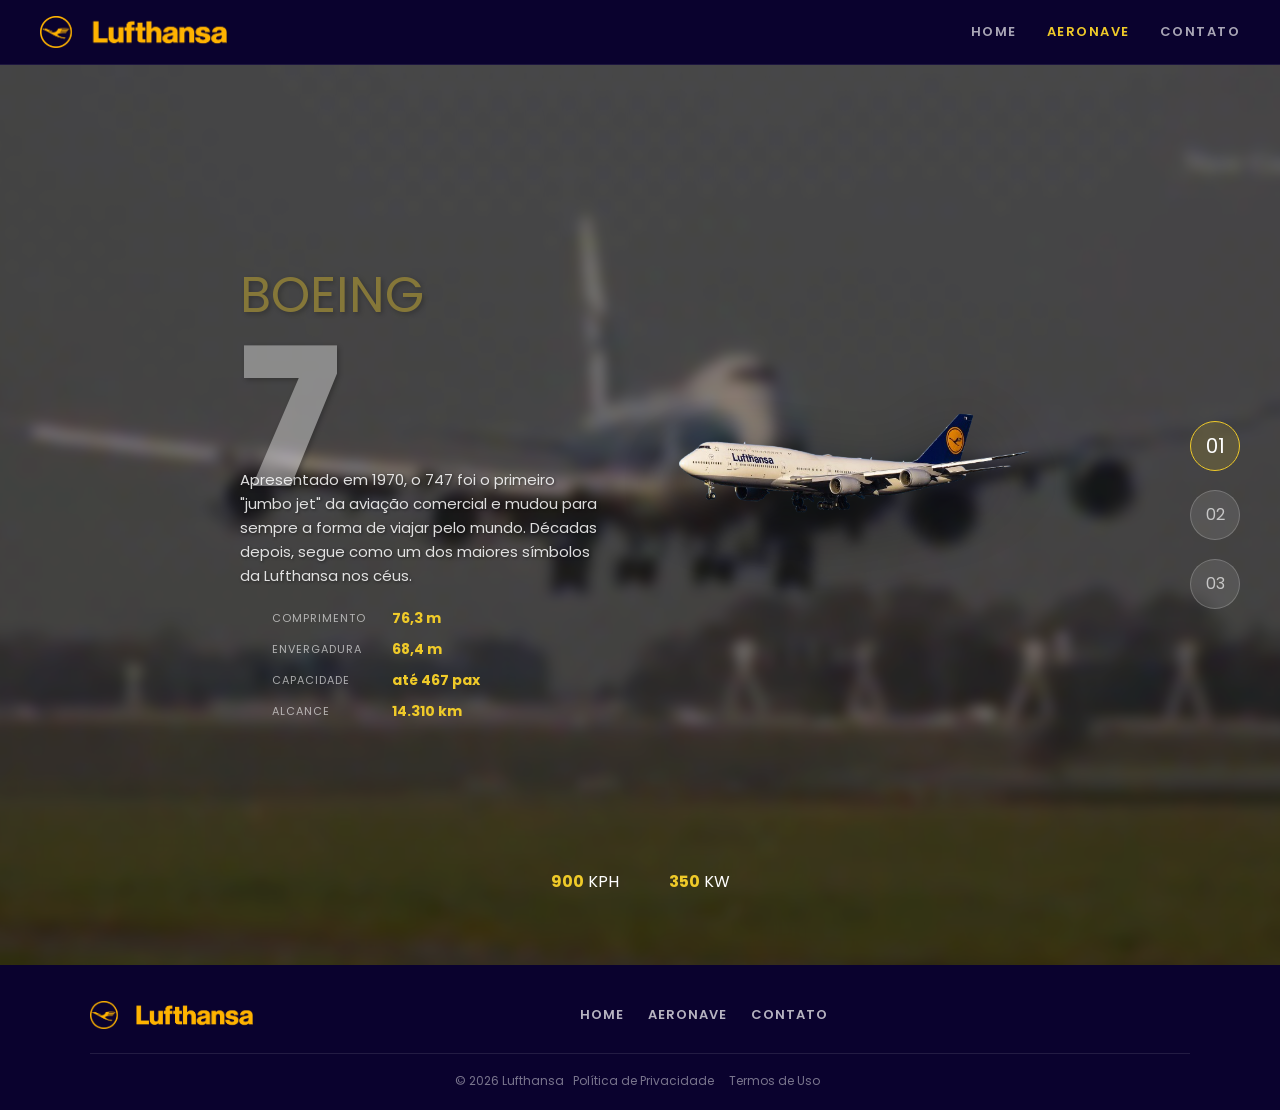
==== pages/landing.html @ 5c4baa6f "trabalhocontador first commit for githubpages" ====
<!DOCTYPE html>
<html lang="pt-BR">

<head>
  <meta charset="utf-8" />
  <title>Lançamento Lufthansa</title>
  <meta name="viewport" content="width=device-width, initial-scale=1, minimum-scale=1, maximum-scale=1" />
  <link rel="stylesheet" href="https://cdnjs.cloudflare.com/ajax/libs/font-awesome/6.4.2/css/all.min.css"
    integrity="sha512-z3gLpd7yknf1YoNbCzqRKc4qyor8gaKU1qmn+CShxbuBusANI9QpRohGBreCFkKxLhei6S9CQXFEbbKuqLg0DA=="
    crossorigin="anonymous" referrerpolicy="no-referrer" />
  <link rel="stylesheet" href="https://cdn.jsdelivr.net/npm/swiper@10/swiper-bundle.min.css" />
  <link rel="stylesheet" href="https://cdn.jsdelivr.net/npm/bootstrap@5.3.3/dist/css/bootstrap.min.css" />
  <link rel="stylesheet" href="../assets/css/style.css" />

</head>

<body>

  <header class="site-header">
    <a href="../index.html" class="site-header-logo">
      <img src="../assets/img/logo.png" alt="Lufthansa" />
    </a>

    <nav class="site-header-nav">
      <a href="../index.html">Home</a>
      <a href="landing.html" class="active">Aeronave</a>
      <a href="contato.html">Contato</a>
    </nav>
  </header>

  <main class="landing">

    <div class="swiper">
      <div class="swiper-wrapper">
        <div class="swiper-slide first">
          <div class="yellow"></div>
          <div class="black"></div>
          <div class="content boeing-layout">
            <div class="boeing-copy">
              <div class="title">
                <div class="small">BOEING</div>
                <div class="big">
                  <span>7</span><span>4</span><span>7</span>
                </div>
              </div>
              <div class="aircraft-info">
                <p class="aircraft-history">
                  Apresentado em 1970, o 747 foi o primeiro "jumbo jet" da aviação comercial e mudou para sempre a forma
                  de viajar pelo mundo. Décadas depois, segue como um dos maiores símbolos da Lufthansa nos céus.
                </p>
                <ul class="tech-sheet">
                  <li><span>Comprimento</span><b>76,3 m</b></li>
                  <li><span>Envergadura</span><b>68,4 m</b></li>
                  <li><span>Capacidade</span><b>até 467 pax</b></li>
                  <li><span>Alcance</span><b>14.310 km</b></li>
                </ul>
              </div>
            </div>
            <div class="image">
              <img src="../assets/img/boeing.png" alt="Boeing 747 da Lufthansa" />
            </div>
            <div class="specs">
              <span><b>900</b> KPH</span>
              <span><b>350</b> KW</span>
            
            </div>
          </div>
        </div>
        <div class="swiper-slide">
          <div class="red"></div>
          <div class="black"></div>
          <div class="content comfort-layout">
            <div class="comfort-copy">
              <div class="title">
                <div class="small">Lançamento ao vivo</div>
                <div class="comfort-heading">Do novo 747</div>
              </div>
              <p class="comfort-intro">
                Quatro cabines repensadas para a nova era da Lufthansa, com mais espaço, mais tecnologia e o mesmo
                padrão de serviço que atravessa décadas.
              </p>
              <ul class="comfort-list">
                <li>

                  <div><b>Horário</b><span>09/10/2026, 12h00</span></div>
                </li>
                <li>

                  <div><b>Endereço do evento</b><span>Venloer Straße 151–153, 50672 Köln (Colônia), Alemanha.</span>
                  </div>
                </li>
                <li>

                  <div>
                    <b>Convidados Confirmados</b>
                    <br>
                    <b>CEO</b>
                    <span> Carsten Spohr</span>
                    <br>
                    <b>Influenciadores</b>
                    <span>Lucas Almeida</span>
                    <span>Mariana Oliveira</span>
                    <span>Gabriel Santos</span>
                    <span>Rafael Martins</span>
                    <span>Beatriz Costa</span>
                    <span>Felipe Rodrigues</span>
                    <span>Camila Ferreira</span>
                  </div>

                </li>
                <li>

              </ul>
            </div>

          </div>
        </div>
        <div class="swiper-slide">
          <div class="blue"></div>
          <div class="black"></div>
          <div class="content destinos-layout">
            <div class="title">
              <div class="small">Acompanhe as fotos</div>
              <div class="destinos-heading">Galeria de Imagens</div>
            </div>
            <p class="destinos-intro">
              A partir de outubro, o novo Boeing 747 amplia a malha internacional da Lufthansa saindo de São
              Paulo/Guarulhos.
            </p>
            <div id="galeriaCarousel" class="carousel slide destinos-bs-carousel" data-bs-ride="carousel"
              data-bs-interval="4000">
              <div class="carousel-indicators">
                <button type="button" data-bs-target="#galeriaCarousel" data-bs-slide-to="0" class="active"
                  aria-current="true" aria-label="Imagem 1"></button>
                <button type="button" data-bs-target="#galeriaCarousel" data-bs-slide-to="1"
                  aria-label="Imagem 2"></button>
                <button type="button" data-bs-target="#galeriaCarousel" data-bs-slide-to="2"
                  aria-label="Imagem 3"></button>
              </div>

              <div class="carousel-inner">
                <div class="carousel-item active">
                  <img src="../assets/img/img.jpg" class="d-block w-100" alt="Interior da Sala São Paulo durante um concerto">
                </div>
                <div class="carousel-item">
                  <img src="../assets/img/img2.jpg" class="d-block w-100" alt="Plateia da Sala São Paulo">
                </div>
                <div class="carousel-item">
                  <img src="../assets/img/bg1.jpg" class="d-block w-100" alt="Orquestra em apresentação na Sala São Paulo">
                </div>
              </div>

              <button class="carousel-control-prev" type="button" data-bs-target="#galeriaCarousel"
                data-bs-slide="prev">
                <span class="carousel-control-prev-icon" aria-hidden="true"></span>
                <span class="visually-hidden">Anterior</span>
              </button>
              <button class="carousel-control-next" type="button" data-bs-target="#galeriaCarousel"
                data-bs-slide="next">
                <span class="carousel-control-next-icon" aria-hidden="true"></span>
                <span class="visually-hidden">Próxima</span>
              </button>
            </div>


          </div>
        </div>
      </div>
    </div>
    <div class="swiper-pagination"></div>
    </div>
  </main>
  <footer class="site-footer">
    <div class="site-footer-inner">

      <a href="../index.html" class="site-footer-brand">
        <img src="../assets/img/logo.png" alt="Lufthansa" />
      </a>

      <nav class="site-footer-nav">
        <a href="../index.html">Home</a>
        <a href="landing.html">Aeronave</a>
        <a href="contato.html">Contato</a>
      </nav>

      <div class="site-footer-social">

        <a href="https://www.instagram.com/lufthansa/" target="_blank" rel="noopener noreferrer" aria-label="Instagram">
          <i class="bi bi-instagram"></i>
        </a>

        <a href="https://x.com/lufthansanews" target="_blank" rel="noopener noreferrer" aria-label="Twitter">
          <i class="bi bi-twitter-x"></i>
        </a>


        <a href="https://www.linkedin.com/company/lufthansa/" target="_blank" rel="noopener noreferrer"
          aria-label="LinkedIn">
          <i class="bi bi-linkedin"></i>
        </a>

      </div>
    </div>

    <div class="site-footer-bottom">
      © 2026 Lufthansa
      <a href="#">Política de Privacidade</a>
      <a href="#">Termos de Uso</a>
    </div>
  </footer>





  <script src="https://cdn.jsdelivr.net/npm/swiper@10/swiper-bundle.min.js"></script>
  <script src="https://cdn.jsdelivr.net/npm/bootstrap@5.3.3/dist/js/bootstrap.bundle.min.js"></script>
  <script src="https://cdnjs.cloudflare.com/ajax/libs/gsap/3.12.5/gsap.min.js"></script>
  <script src="../assets/js/script-landing.js"></script>
  <script src="../assets/js/script-destinos.js"></script>
</body>

</html>
---- assets/css/style.css ----
@import url('https://fonts.googleapis.com/css2?family=Kaushan+Script&family=Poppins:wght@400;500;600;700;800;900&display=swap');

:root {
  --deep: #14046d;
  --deep-2: #0a022e;
  --cyan: #00d2fa;
  --gold: #efca29;
  --ink: #020202;
  --paper: #ffffff;
  --mist: #f4f4f7;
}

* {
  margin: 0;
  padding: 0;
  box-sizing: border-box;
  border-color:#fff

}

html {
  scroll-behavior: smooth;
}

body {
  min-height: 100vh;
  width: 100vw;
  font-family: "Poppins", sans-serif;
  background: var(--paper);
  color: var(--deep-2);
}

a {
  text-decoration: none;
  color: inherit;
}

button {
  font-family: inherit;
}

/*  shared chrome (logo / social rail / menu) */


.logo {
  position: absolute;
  top: 30px;
  left: 50%;
  transform: translateX(-50%);
  z-index: 10;
  max-width: 180px;
  height: auto;
  object-fit: contain;
  display: block;
}



@media (max-width: 640px) {
  .logo {
    top: 20px;
    max-width: 140px;
  }
}

.social {
  position: absolute;
  bottom: 20px;
  left: 40px;
  z-index: 10;
  font-size: 20px;
  color: #fff;
  text-shadow: 1px 1px 2px rgba(0, 0, 0, 0.2);
  display: flex;
  flex-direction: column;
  justify-content: center;
  align-items: center;
  gap: 15px;
}

.social .bar {
  width: 1px;
  height: 220px;
  background: #fff;
  margin-bottom: 30px;
}

.social a {
  color: #fff;
  transform: rotate(-90deg);
  transition: opacity 0.2s ease;
}

.social a:hover {
  opacity: 0.6;
}

.menu {
  position: absolute;
  top: 20px;
  right: 40px;
  z-index: 10;
  font-size: 18px;
  color: var(--deep-2);
  height: 40px;
  width: 40px;
  display: grid;
  place-content: center;
  border-radius: 50%;
  border: 1px solid var(--deep-2);
  cursor: pointer;
  background: none;
}



.page-nav {
  position: absolute;
  top: 20px;
  right: 40px;
  z-index: 20;
  display: flex;
  gap: 10px;
}

.logo {
  right: 50%;
}

.page-nav a {
  height: 40px;
  width: 40px;
  display: grid;
  place-content: center;
  border-radius: 50%;
  border: 1px solid rgba(255, 255, 255, 0.6);
  color: #fff;
  font-size: 16px;
  transition: background 0.2s ease, color 0.2s ease, transform 0.2s ease;
}

.page-nav a:hover {
  background: #fff;
  color: var(--deep);
  transform: translateY(-2px);
}

.page-nav a.on-dark {
  border-color: var(--deep-2);
  color: var(--deep);
}

.page-nav a.on-dark:hover {
  background: var(--deep);
  color: #fff;
}

/* 
  contador
  */

.countdown-main {
  position: relative;
  width: 100%;
  min-height: 100vh;
  overflow: hidden;
  display: flex;
  background: var(--deep);
}

.countdown-main .split {
  position: absolute;
  inset: 0;
}

.countdown-main .split .left {
  position: absolute;
  top: 0;
  left: 0;
  height: 100%;
  width: 55%;
  background: linear-gradient(155deg, var(--deep-2) 0%, var(--deep-2) 100%);
}

.countdown-main .split .right {
  position: absolute;
  top: 0;
  right: 0;
  height: 100%;
  width: 45%;
  background: var(--deep-2);
}

.countdown-content {
  position: relative;
  z-index: 5;
  width: 100%;
  min-height: calc(100vh - 64px);
  display: flex;
  flex-direction: column;
  align-items: center;
  justify-content: center;
  padding: 80px 24px 100px;
  text-align: center;
}

.countdown-eyebrow {
  font-family: "Poppins", sans-serif; 
  font-size: 32px;
  color: var(--gold);
  margin-bottom: 6px;
}

.countdown-title {
  font-weight: 800;
  font-size: clamp(34px, 6vw, 64px);
  color: #fff;
  letter-spacing: 1px;
  line-height: 1.05;
}

.countdown-title span {
  color: var(--gold);
}

.countdown-date {
  margin-top: 14px;
  color: rgba(255, 255, 255, 0.65);
  font-size: 14px;
  letter-spacing: 3px;
  text-transform: uppercase;
}



.flap-board {
  display: flex;
  gap: 18px;
  margin-top: 64px;
  flex-wrap: wrap;
  justify-content: center;
}

.flap-unit {
  display: flex;
  flex-direction: column;
  align-items: center;
  gap: 12px;
}

.flap {
  position: relative;
  width: 84px;
  height: 104px;
  background: #111214;
  border-radius: 8px;
  box-shadow:
    0 12px 30px rgba(0, 0, 0, 0.35),
    inset 0 0 0 1px rgba(255, 255, 255, 0.06);
  overflow: hidden;
}

.flap::before {
  content: "";
  position: absolute;
  top: 50%;
  left: 0;
  right: 0;
  height: 1px;
  background: rgba(0, 0, 0, 0.55);
  z-index: 3;
}

.flap-digit {
  position: absolute;
  inset: 0;
  display: grid;
  place-content: center;
  font-weight: 800;
  font-size: 52px;
  color: var(--gold);
  font-variant-numeric: tabular-nums;
}

.flap-label {
  font-size: 12px;
  letter-spacing: 3px;
  text-transform: uppercase;
  color: rgba(255, 255, 255, 0.55);
}

.flap-sep {
  align-self: center;
  font-size: 40px;
  font-weight: 700;
  color: rgba(255, 255, 255, 0.25);
  margin-top: -30px;
}

.countdown-cta {
  margin-top: 72px;
  display: inline-flex;
  align-items: center;
  gap: 16px;
}

.plane-link {
  display: grid;
  place-content: center;
  width: 66px;
  height: 66px;
  border-radius: 50%;
  border: 1px solid var(--gold);
  color: var(--gold);
  font-size: 22px;
  transition:
    transform 0.25s ease,
    background 0.25s ease,
    color 0.25s ease;
}

.plane-link i {
  transform: rotate(45deg);
}

.plane-link:hover {
  background: var(--gold);
  color: var(--ink);
  transform: translateX(4px);
}

.countdown-cta-text {
  text-align: left;
}

.countdown-cta-text .small {
  font-size: 11px;
  letter-spacing: 2px;
  text-transform: uppercase;
  color: rgba(255, 255, 255, 0.5);
}

.countdown-cta-text .big {
  font-size: 18px;
  font-weight: 600;
  color: #fff;
}

.countdown-done {
  margin-top: 64px;
  font-size: 20px;
  color: var(--gold);
  font-weight: 600;
  display: none;
}

@media (max-width: 640px) {
  .countdown-main .split .left {
    width: 100%;
  }

  .countdown-main .split .right {
    width: 0;
  }

  .flap {
    width: 64px;
    height: 82px;
  }

  .flap-digit {
    font-size: 38px;
  }

  .countdown-cta {
    flex-direction: column;
    text-align: center;
  }

  .countdown-cta-text {
    text-align: center;
  }
}

/* 
   LANDING PAGE 
   A
   */

main.landing {
  width: 100%;
  height: 100vh;
  position: relative;
  overflow: hidden;
  background: #000;
  isolation: isolate;
}

/* GIF DE FUNDO */

main.landing::before {
  content: "";
  position: absolute;
  inset: -20px;
  background-image: url("../img/boeinggif.gif");
  background-size: cover;
  background-position: center;
  background-repeat: no-repeat;
  filter: blur(6px);
  transform: scale(1.04);
  z-index: -3;
}



main.landing::after {
  content: "";
  position: absolute;
  inset: 0;
  background:
    linear-gradient(
      90deg,
      rgba(0, 0, 0, 0.68) 0%,
      rgba(0, 0, 0, 0.35) 45%,
      rgba(0, 0, 0, 0.52) 100%
    );
  z-index: -2;
  pointer-events: none;
}

main.landing .swiper {
  width: 100%;
  height: 100%;
  position: relative;
  z-index: 1;
}

main.landing .swiper-slide {
  width: 100%;
  height: 100%;
  position: relative;
  overflow: hidden;
}

main.landing .yellow,
main.landing .blue,
main.landing .red {
  position: absolute;
  top: 0;
  left: 0;
  height: 100%;
  bottom: 0;
  width: 40%;
  background: transparent !important;
  z-index: 0;
  pointer-events: none;
}

main.landing .black {
  position: absolute;
  top: 0;
  right: 0;
  height: 100%;
  bottom: 0;
  width: 60%;
  background: transparent !important;
  z-index: 0;
  pointer-events: none;
}

/* Conteúdo da Landing */

main.landing .content {
  width: 100%;
  height: 100%;
  display: flex;
  flex-direction: column;
  justify-content: center;
  align-items: center;
  position: relative;
  z-index: 2;
  text-align: center;
  padding: 120px 24px 60px;
}

/* IMAGEM DO BOEING */

main.landing .content .image {
  height: 45%;
  width: min(640px, 85%);
  margin: 0 auto;
  position: relative;
  z-index: 2;
}

main.landing .content .image img {
  width: 100%;
  height: 100%;
  object-fit: contain;
  filter: drop-shadow(0 20px 30px rgba(0, 0, 0, 0.45));
}

/* TÍTULO */

main.landing .title {
  position: relative;
  color: #fff;
  text-shadow: 2px 2px 5px rgba(0, 0, 0, 0.65);
  z-index: 5;
}

main.landing .big {
  font-weight: 800;
  font-size: clamp(80px, 15vw, 230px);
  line-height: 0.9;
  z-index: 2;
  position: relative;
  color: #fff;
}

main.landing .big span {
  display: inline-block;
}

main.landing .small {
  position: relative;
  display: block;
  font-size: clamp(25px, 4vw, 50px);
  font-family: "Poppins", sans-serif;
  color: var(--gold);
  z-index: 3;
  text-align: center;
}

/* ESPECIFICAÇÕES */

main.landing .specs {
  position: relative;
  margin-top: 30px;
  color: var(--gold);
  font-size: 16px;
  display: flex;
  align-items: center;
  justify-content: center;
  width: auto;
  max-width: 85%;
  flex-wrap: wrap;
  z-index: 5;
}



main.landing .content.boeing-layout {
  flex-direction: row;
  align-items: center;
  justify-content: center;
  gap: 60px;
  text-align: left;
  flex-wrap: wrap;
}

main.landing .boeing-copy {
  display: flex;
  flex-direction: column;
  align-items: flex-start;
  max-width: 460px;
  text-align: left;
}

main.landing .boeing-copy .small {
  text-align: left;
}

main.landing .content.boeing-layout .image {
  width: min(380px, 42%);
  height: auto;
  margin: 0;
}

main.landing .aircraft-info {
  margin-top: 24px;
}

main.landing .aircraft-history {
  color: rgba(255, 255, 255, 0.85);
  font-size: 15px;
  line-height: 1.6;
  max-width: 40ch;
  text-shadow: 1px 1px 3px rgba(0, 0, 0, 0.5);
}

main.landing .tech-sheet {
  list-style: none;
  margin-top: 20px;
  display: flex;
  flex-direction: column;
  gap: 10px;
}

main.landing .tech-sheet li {
  display: flex;
  align-items: center;
  gap: 10px;
  font-size: 14px;
  color: #fff;
}

main.landing .tech-sheet li span {
  min-width: 110px;
  color: rgba(255, 255, 255, 0.6);
  text-transform: uppercase;
  letter-spacing: 1px;
  font-size: 11px;
}

main.landing .tech-sheet li b {
  color: var(--gold);
}

main.landing .content.boeing-layout .specs {
  flex-basis: 100%;
  justify-content: center;
  margin-top: 50px;
}

main.landing .specs span {
  margin-left: 50px;
  color: #fff;
}

main.landing .specs span:first-child {
  margin-left: 0;
}

main.landing .specs span b {
  color: var(--gold);
}

main.landing .specs button {
  margin-left: 50px;
  padding: 10px 35px;
  border-radius: 100px;
  border: 1px solid var(--gold);
  background: rgba(0, 0, 0, 0.25);
  color: var(--gold);
  cursor: pointer;
  transition:
    background 0.2s ease,
    color 0.2s ease,
    transform 0.2s ease;
}

main.landing .specs button:hover {
  background: var(--gold);
  color: var(--ink);
  transform: translateX(4px);
}



main.landing .blue-c {
  color: var(--cyan) !important;
}



main.landing .swiper-pagination {
  position: absolute;
  right: 40px !important;
  top: 50%;
  transform: translateY(-50%);
  height: 200px;
  display: flex;
  flex-direction: column;
  justify-content: space-between;
  z-index: 10;
}

main.landing .swiper-pagination-bullet {
  width: 50px;
  height: 50px;
  background: rgba(255, 255, 255, 0.15);
  color: #fff;
  opacity: 0.7;
  display: grid !important;
  place-content: center;
  border: 1px solid rgba(255, 255, 255, 0.3);
}

main.landing .swiper-pagination-bullet-active {
  opacity: 1;
  font-size: 20px;
  border: 1px solid var(--gold);
  background: rgba(239, 202, 41, 0.15);
}

/* LOGO E NAVEGAÇÃO DA Landingpg*/

main.landing .logo {
  z-index: 20;
}

main.landing .social {
  z-index: 20;
}

main.landing .page-nav {
  z-index: 20;
}



@media (max-width: 900px) {
  main.landing .content .image {
    width: 90%;
    margin: 0 auto;
  }

  main.landing .big {
    font-size: clamp(70px, 14vw, 160px);
  }

  main.landing .specs span {
    margin-left: 25px;
  }

  main.landing .specs button {
    margin-left: 25px;
  }

  main.landing .content.boeing-layout {
    flex-direction: column;
    text-align: center;
  }

  main.landing .boeing-copy {
    align-items: center;
    text-align: center;
  }

  main.landing .boeing-copy .small {
    text-align: center;
  }

  main.landing .aircraft-history {
    max-width: 46ch;
    margin-left: auto;
    margin-right: auto;
  }

  main.landing .tech-sheet {
    align-items: center;
  }

  main.landing .tech-sheet li {
    justify-content: center;
  }

  main.landing .content.boeing-layout .image {
    width: min(300px, 70%);
    margin: 20px auto 0;
  }
}

@media (max-width: 640px) {

  main.landing::before {
    filter: blur(5px);
    transform: scale(1.06);
    background-position: center;
  }

  main.landing::after {
    background: rgba(0, 0, 0, 0.55);
  }

  main.landing .content .image {
    width: 100%;
    height: 40%;
    margin: 0;
  }

  main.landing .small {
    font-size: 25px;
  }

  main.landing .big {
    font-size: 80px;
  }

  main.landing .specs {
    width: 90%;
    max-width: none;
    gap: 12px;
    justify-content: center;
  }

  main.landing .specs span {
    margin-left: 0;
    margin-right: 15px;
  }

  main.landing .specs button {
    margin-left: 0;
    margin-top: 10px;
    padding: 8px 25px;
  }

  main.landing .swiper-pagination {
    right: 15px !important;
    height: 150px;
  }

  main.landing .swiper-pagination-bullet {
    width: 35px;
    height: 35px;
  }
}

/* ctt */

main.contact {
  position: relative;
  width: 100%;
  min-height: 100vh;
  overflow: hidden;
  background: var(--mist);
}

.contact-split-blue {
  position: absolute;
  top: 0;
  left: 0;
  height: 100%;
  width: 42%;
  background: var(--deep-2);
}

.contact-content {
  position: relative;
  z-index: 5;
  min-height: calc(100vh - 64px);
  display: flex;
  align-items: center;
  justify-content: center;
  padding: 80px 24px 80px;
}

.contact-grid {
  width: 100%;
  max-width: 980px;
  display: grid;
  grid-template-columns: 1fr 1.1fr;
  gap: 60px;
  align-items: start;
}

.contact-intro .small {

  font-size: 30px;
  color: #fff;
}

.contact-intro .big {
  font-weight: 800;
  font-size: clamp(30px, 4.5vw, 46px);
  color: #fff;
  line-height: 1.1;
  margin-top: 4px;
}

.contact-intro p {
  margin-top: 20px;
  color: rgba(255, 255, 255, 0.85);
  line-height: 1.6;
  max-width: 34ch;
}

.contact-detail-list {
  margin-top: 40px;
  display: flex;
  flex-direction: column;
  gap: 18px;
}

.contact-detail-list li {
  list-style: none;
  display: flex;
  align-items: center;
  gap: 14px;
  color: #fff;
  font-size: 15px;
}

.contact-detail-list i {
  width: 36px;
  height: 36px;
  display: grid;
  place-content: center;

  color: var(--gold);
  flex-shrink: 0;
}



.contact-card h2 {
  font-size: 20px;
  font-weight: 700;
  color: var(--ink);
  margin-bottom: 24px;
}

.field {
  margin-bottom: 20px;
}

.field label {
  display: block;
  font-size: 12px;
  letter-spacing: 1px;
  text-transform: uppercase;
  color: #6b6b78;
  margin-bottom: 8px;
}

.field input,
.field select,
.field textarea {
  width: 100%;
  border: none;
  border-bottom: 2px solid #e4e4ea;
  padding: 10px 4px;
  font-family: "Poppins", sans-serif;
  font-size: 15px;
  color: var(--ink);
  background: transparent;
  transition: border-color 0.2s ease;
}

.field input:focus,
.field select:focus,
.field textarea:focus {
  outline: none;
  border-color: var(--deep-2);
}

.field textarea {
  resize: vertical;
  min-height: 90px;
}

.contact-submit {
  margin-top: 12px;
  width: 100%;
  padding: 14px;

  border: 1px solid var(--deep-2);
  background: var(--deep-2);
  color: #fff;
  font-weight: 600;
  cursor: pointer;
  transition: background 0.2s ease, color 0.2s ease;
}

.contact-submit:hover {
  background: #fff;
  color: var(--deep);
}

.contact-note {
  margin-top: 14px;
  font-size: 13px;
  color: #7a7a86;
  text-align: center;
  display: none;
}

@media (max-width: 860px) {
  .contact-split-blue {
    width: 100%;
  }

  .contact-grid {
    grid-template-columns: 1fr;
  }

  .contact-content {
    padding-top: 60px;
  }
}
/* 
   FUNDO GIF 
   */

main.landing {
  position: relative;
  width: 100%;
  height: 100vh;
  overflow: hidden;
  background: #000;
}

/* GIF como fundo */
main.landing::before {
  content: "";
  position: absolute;
  top: -15px;
  left: -15px;
  width: calc(100% + 30px);
  height: calc(100% + 30px);

  background-image: url("../img/boeinggif.gif");
  background-size: cover;
  background-position: center;
  background-repeat: no-repeat;

  filter: blur(6px);

  z-index: 0;
}


main.landing::after {
  content: "";
  position: absolute;
  inset: 0;

  background: rgba(0, 0, 0, 0.45);

  z-index: 1;
  pointer-events: none;
}

/* Swiper fica acima do fundo */
main.landing .swiper {
  position: relative;
  z-index: 2;
}

main.landing .yellow,
main.landing .red,
main.landing .blue,
main.landing .black {
  background: transparent !important;
}

/* Conteúdo acima do GIF */
main.landing .content {
  position: relative;
  z-index: 3;
}

/* Título */
main.landing .title {
  z-index: 5;
  color: #fff;
}

/* Número 747 */
main.landing .big {
  color: #fff;
}

/* Boeing */
main.landing .small {
  color: var(--gold);
}

/* Especificações */
main.landing .specs {
  z-index: 5;
}


main.landing .specs button {
  background: rgba(0, 0, 0, 0.25);
}


main.landing .logo {
  z-index: 20;
}

main.landing .social {
  z-index: 20;
}


main.landing .page-nav {
  z-index: 20;
}


main.landing .swiper-pagination {
  z-index: 20;
}

/* 
   CELULAR
    */

@media (max-width: 640px) {
  main.landing::before {
    filter: blur(5px);
  }

  main.landing::after {
    background: rgba(0, 0, 0, 0.5);
  }
}

/* 
   SLIDE 2gsap
 */

main.landing .content.comfort-layout {
  align-items: center;
  justify-content: center;
  text-align: left;
}

main.landing .comfort-copy {
  width: min(620px, 92%);
}

main.landing .comfort-copy .title {
  text-align: left;
}

main.landing .comfort-copy .small {
  text-align: left;
}

main.landing .comfort-heading {
  font-weight: 800;
  font-size: clamp(40px, 6vw, 68px);
  color: #fff;
  line-height: 1.05;
}

main.landing .comfort-intro {
  margin-top: 20px;
  color: rgba(255, 255, 255, 0.85);
  font-size: 15px;
  line-height: 1.7;
  max-width: 52ch;
  text-shadow: 1px 1px 3px rgba(0, 0, 0, 0.5);
}

main.landing .comfort-list {
  list-style: none;
  margin-top: 36px;
  display: grid;
  grid-template-columns: 1fr 1fr;
  gap: 24px 32px;
}

main.landing .comfort-list li {
  display: flex;
  align-items: flex-start;
  gap: 14px;
}

main.landing .comfort-list i {
  flex-shrink: 0;
  width: 40px;
  height: 40px;
  display: grid;
  place-content: center;
  border-radius: 50%;
  border: 1px solid var(--gold);
  color: var(--gold);
  font-size: 15px;
}

main.landing .comfort-list b {
  display: block;
  color: #fff;
  font-size: 14px;
  font-weight: 700;
}

main.landing .comfort-list span {
  display: block;
  margin-top: 4px;
  color: rgba(255, 255, 255, 0.7);
  font-size: 12.5px;
  line-height: 1.5;
}

@media (max-width: 760px) {
  main.landing .comfort-list {
    grid-template-columns: 1fr;
  }
}

/*slide3 bootstrap */

main.landing .content.destinos-layout {
  align-items: center;
  justify-content: center;
  padding-top: 100px;
  padding-bottom: 40px;
}

main.landing .destinos-heading {
  font-weight: 800;
  font-size: clamp(30px, 4.5vw, 46px);
  color: #fff;
  line-height: 1.15;
  text-align: center;
}

main.landing .destinos-intro {
  margin-top: 14px;
  color: rgba(255, 255, 255, 0.8);
  font-size: 14px;
  max-width: 46ch;
  text-align: center;
  text-shadow: 1px 1px 3px rgba(0, 0, 0, 0.5);
}

.destinos-carousel-wrap {
  width: min(720px, 94%);
  margin-top: 36px;
}

.destinos-bs-carousel {

  overflow: hidden;
  box-shadow: 0 20px 40px rgba(0, 0, 0, 0.4);
  border: 1px solid rgba(255, 255, 255, 0.12);
}

.destinos-bs-carousel .carousel-inner {
  height: 360px;
}

.destinos-bs-carousel .carousel-item {
  height: 100%;
}

.destinos-bs-carousel .carousel-item img {
  width: 100%;
  height: 100%;
  object-fit: cover;
}

/* legenda */

.destinos-bs-carousel .carousel-caption {
  left: 0;
  right: 0;
  bottom: 0;
  text-align: left;
  padding: 60px 28px 22px;
  background: linear-gradient(180deg, rgba(2, 2, 2, 0) 0%, rgba(2, 2, 2, 0.85) 75%);
}

.destinos-bs-carousel .dest-route {
  display: inline-block;
  font-size: 11px;
  letter-spacing: 1.5px;
  font-weight: 700;
  color: var(--ink);
  background: var(--gold);
  padding: 3px 10px;
  border-radius: 100px;
}

.destinos-bs-carousel .carousel-caption h5 {
  margin-top: 10px;
  font-size: 22px;
  font-weight: 800;
  color: #fff;
}

.destinos-bs-carousel .carousel-caption p {
  margin-top: 2px;
  font-size: 13px;
  color: rgba(255, 255, 255, 0.8);
}

/* indicadores */

.destinos-bs-carousel .carousel-indicators {
  margin-bottom: 8px;
}

.destinos-bs-carousel .carousel-indicators [data-bs-target] {
  width: 9px;
  height: 9px;
  border-radius: 50%;
  border: 1px solid var(--gold);
  background-color: transparent;
  opacity: 1;
  margin: 0 5px;
}

.destinos-bs-carousel .carousel-indicators .active {
  background-color: var(--gold);
}

/* setas */

.destinos-bs-carousel .carousel-control-prev,
.destinos-bs-carousel .carousel-control-next {
  width: 52px;
  opacity: 1;
}

.destinos-bs-carousel .carousel-control-prev-icon,
.destinos-bs-carousel .carousel-control-next-icon {
  width: 40px;
  height: 40px;

  background-color: rgba(0, 0, 0, 0.35);
  border: 1px solid rgba(255, 255, 255, 0.4);
  background-size: 16px;
  transition: background-color 0.2s ease, border-color 0.2s ease;
}

.destinos-bs-carousel .carousel-control-prev:hover .carousel-control-prev-icon,
.destinos-bs-carousel .carousel-control-next:hover .carousel-control-next-icon {
  background-color: var(--gold);
  border-color: var(--gold);
}

@media (max-width: 640px) {
  main.landing .content.destinos-layout {
    padding-top: 90px;
  }

  .destinos-bs-carousel .carousel-inner {
    height: 280px;
  }

  .destinos-bs-carousel .carousel-caption h5 {
    font-size: 18px;
  }

  .destinos-bs-carousel .carousel-control-prev-icon,
  .destinos-bs-carousel .carousel-control-next-icon {
    width: 32px;
    height: 32px;
    background-size: 13px;
  }
}

/* 
   HEADER (index.html e contato.html)
  */

.site-header {
  position: relative;
  z-index: 30;
  display: flex;
  align-items: center;
  justify-content: space-between;
  gap: 20px;
  padding: 16px 40px;
  background: var(--deep-2);
  border-bottom: 1px solid rgba(255, 255, 255, 0.08);
}

.site-header-logo {
  display: block;
  line-height: 0;
}

.site-header-logo img {
  height: 32px;
  width: auto;
  display: block;
}

.site-header-nav {
  display: flex;
  align-items: center;
  gap: 30px;
}

.site-header-nav a {
  color: rgba(255, 255, 255, 0.65);
  font-size: 13px;
  font-weight: 600;
  letter-spacing: 1.5px;
  text-transform: uppercase;
  transition: color 0.2s ease;
}

.site-header-nav a:hover,
.site-header-nav a.active {
  color: var(--gold);
}

@media (max-width: 640px) {
  .site-header {
    padding: 14px 20px;
  }

  .site-header-nav {
    gap: 16px;
  }

  .site-header-nav a {
    font-size: 11px;
    letter-spacing: 1px;
  }

  .site-header-logo img {
    height: 26px;
  }
}

/* 
   FOOTER index.html contato.html
*/

.site-footer {
  position: relative;
  z-index: 5;
  background: var(--deep-2);
  padding: 36px 40px 20px;
}

.site-footer-inner {
  max-width: 1100px;
  margin: 0 auto;
  display: flex;
  flex-wrap: wrap;
  align-items: center;
  justify-content: space-between;
  gap: 24px;
  padding-bottom: 24px;
  border-bottom: 1px solid rgba(255, 255, 255, 0.1);
}

.site-footer-brand {
  display: block;
  line-height: 0;
}

.site-footer-brand img {
  height: 28px;
  width: auto;
}

.site-footer-nav {
  display: flex;
  flex-wrap: wrap;
  justify-content: center;
  gap: 24px;
}

.site-footer-nav a {
  color: rgba(255, 255, 255, 0.7);
  font-size: 13px;
  font-weight: 600;
  letter-spacing: 1px;
  text-transform: uppercase;
  transition: color 0.2s ease;
}

.site-footer-nav a:hover {
  color: var(--gold);
}

.site-footer-social {
  display: flex;
  align-items: center;
  gap: 18px;
  font-size: 16px;
}

.site-footer-social a {
  color: rgba(255, 255, 255, 0.7);
  transition: color 0.2s ease;
}

.site-footer-social a:hover {
  color: var(--gold);
}

.site-footer-bottom {
  max-width: 1100px;
  margin: 0 auto;
  padding-top: 18px;
  font-size: 12px;
  text-align: center;
  color: rgba(255, 255, 255, 0.45);
}

.site-footer-bottom a {
  color: rgba(255, 255, 255, 0.45);
  margin: 0 6px;
  transition: color 0.2s ease;
}

.site-footer-bottom a:hover {
  color: var(--gold);
}

@media (max-width: 760px) {
  .site-footer-inner {
    flex-direction: column;
    text-align: center;
  }
}
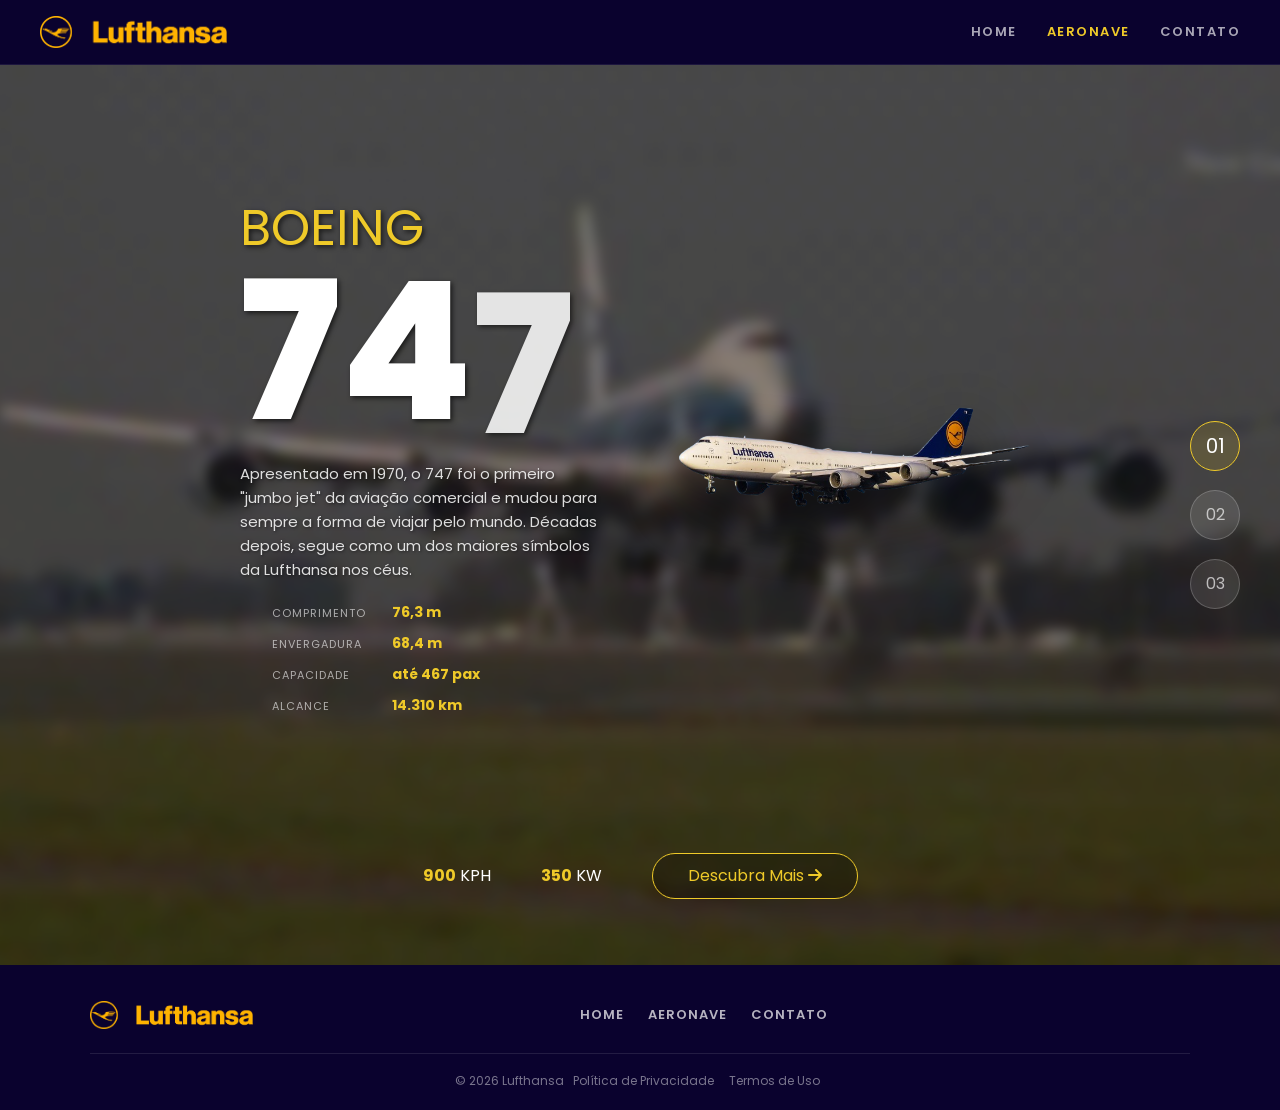
==== commit 5754c190: "projeto contador second commit to fix some issues." ====
--- a/pages/landing.html
+++ b/pages/landing.html
@@ -62,7 +62,7 @@
             <div class="specs">
               <span><b>900</b> KPH</span>
               <span><b>350</b> KW</span>
-            
+              <button>Descubra Mais <i class="fas fa-arrow-right"></i></button>
             </div>
           </div>
         </div>
--- a/assets/css/style.css
+++ b/assets/css/style.css
@@ -20,11 +20,14 @@
 
 html {
   scroll-behavior: smooth;
+  overflow-x: hidden;
+  width: 100%;
 }
 
 body {
   min-height: 100vh;
-  width: 100vw;
+  width: 100%;
+  overflow-x: hidden;
   font-family: "Poppins", sans-serif;
   background: var(--paper);
   color: var(--deep-2);
@@ -39,7 +42,7 @@
   font-family: inherit;
 }
 
-/*  shared chrome (logo / social rail / menu) */
+/* ---------- shared chrome (logo / social rail / menu) ---------- */
 
 
 .logo {
@@ -54,7 +57,7 @@
   display: block;
 }
 
-
+/* Ajuste de responsividade para telas menores */
 
 @media (max-width: 640px) {
   .logo {
@@ -112,7 +115,7 @@
   background: none;
 }
 
-
+/* generic small nav pill used to link between the 3 pages */
 
 .page-nav {
   position: absolute;
@@ -155,9 +158,9 @@
   color: #fff;
 }
 
-/* 
-  contador
-  */
+/* ==================================================================
+   HOME / COUNTDOWN PAGE
+   ================================================================== */
 
 .countdown-main {
   position: relative;
@@ -231,7 +234,7 @@
   text-transform: uppercase;
 }
 
-
+/* split-flap airport-board style digits */
 
 .flap-board {
   display: flex;
@@ -382,10 +385,10 @@
   }
 }
 
-/* 
-   LANDING PAGE 
-   A
-   */
+/* ==================================================================
+   LANDING PAGE (SWIPER)
+   ALTERAÇÕES SOMENTE NESTA PÁGINA
+   ================================================================== */
 
 main.landing {
   width: 100%;
@@ -411,7 +414,7 @@
   z-index: -3;
 }
 
-
+/* CAMADA ESCURA SOBRE O GIF */
 
 main.landing::after {
   content: "";
@@ -442,6 +445,8 @@
   overflow: hidden;
 }
 
+/* Remove os fundos coloridos originais somente da Landing */
+
 main.landing .yellow,
 main.landing .blue,
 main.landing .red {
@@ -548,7 +553,7 @@
   z-index: 5;
 }
 
-
+/* LAYOUT ESPECÍFICO DO SLIDE 1 (BOEING): texto ao lado da imagem, avião menor */
 
 main.landing .content.boeing-layout {
   flex-direction: row;
@@ -656,13 +661,13 @@
   transform: translateX(4px);
 }
 
-
+/* CORES DAS OUTRAS SLIDES */
 
 main.landing .blue-c {
   color: var(--cyan) !important;
 }
 
-
+/* PAGINAÇÃO */
 
 main.landing .swiper-pagination {
   position: absolute;
@@ -694,7 +699,7 @@
   background: rgba(239, 202, 41, 0.15);
 }
 
-/* LOGO E NAVEGAÇÃO DA Landingpg*/
+/* LOGO E NAVEGAÇÃO DA LANDING */
 
 main.landing .logo {
   z-index: 20;
@@ -708,7 +713,7 @@
   z-index: 20;
 }
 
-
+/* RESPONSIVIDADE DA LANDING */
 
 @media (max-width: 900px) {
   main.landing .content .image {
@@ -817,7 +822,9 @@
   }
 }
 
-/* ctt */
+/* ==================================================================
+   CONTACT PAGE
+   ================================================================== */
 
 main.contact {
   position: relative;
@@ -903,6 +910,13 @@
 }
 
 
+
+.contact-card {
+  background: var(--paper);
+  border-radius: 20px;
+  padding: 36px 32px;
+  box-shadow: 0 20px 45px rgba(0, 0, 0, 0.12);
+}
 
 .contact-card h2 {
   font-size: 20px;
@@ -954,7 +968,7 @@
   margin-top: 12px;
   width: 100%;
   padding: 14px;
-
+  border-radius: 100px;
   border: 1px solid var(--deep-2);
   background: var(--deep-2);
   color: #fff;
@@ -988,10 +1002,14 @@
   .contact-content {
     padding-top: 60px;
   }
-}
-/* 
-   FUNDO GIF 
-   */
+
+  .contact-card {
+    padding: 28px 22px;
+  }
+}
+/* ==========================================================
+   FUNDO GIF - SOMENTE NA LANDING PAGE
+   ========================================================== */
 
 main.landing {
   position: relative;
@@ -1020,7 +1038,7 @@
   z-index: 0;
 }
 
-
+/* Escurece o GIF para facilitar a leitura */
 main.landing::after {
   content: "";
   position: absolute;
@@ -1038,6 +1056,7 @@
   z-index: 2;
 }
 
+/* Remove os fundos antigos somente da Landing */
 main.landing .yellow,
 main.landing .red,
 main.landing .blue,
@@ -1072,33 +1091,34 @@
   z-index: 5;
 }
 
-
+/* Botão */
 main.landing .specs button {
   background: rgba(0, 0, 0, 0.25);
 }
 
-
+/* Logo */
 main.landing .logo {
   z-index: 20;
 }
 
+/* Redes sociais */
 main.landing .social {
   z-index: 20;
 }
 
-
+/* Navegação */
 main.landing .page-nav {
   z-index: 20;
 }
 
-
+/* Paginação */
 main.landing .swiper-pagination {
   z-index: 20;
 }
 
-/* 
+/* ==========================================================
    CELULAR
-    */
+   ========================================================== */
 
 @media (max-width: 640px) {
   main.landing::before {
@@ -1110,9 +1130,9 @@
   }
 }
 
-/* 
-   SLIDE 2gsap
- */
+/* ==========================================================
+   SLIDE 2 - CONFORTO A BORDO
+   ========================================================== */
 
 main.landing .content.comfort-layout {
   align-items: center;
@@ -1195,7 +1215,9 @@
   }
 }
 
-/*slide3 bootstrap */
+/* ==========================================================
+   SLIDE 3 - CARROSSEL DE DESTINOS (Bootstrap Carousel)
+   ========================================================== */
 
 main.landing .content.destinos-layout {
   align-items: center;
@@ -1348,9 +1370,9 @@
   }
 }
 
-/* 
+/* ==================================================================
    HEADER (index.html e contato.html)
-  */
+   ================================================================== */
 
 .site-header {
   position: relative;
@@ -1414,9 +1436,9 @@
   }
 }
 
-/* 
-   FOOTER index.html contato.html
-*/
+/* ==================================================================
+   FOOTER (index.html e contato.html)
+   ================================================================== */
 
 .site-footer {
   position: relative;
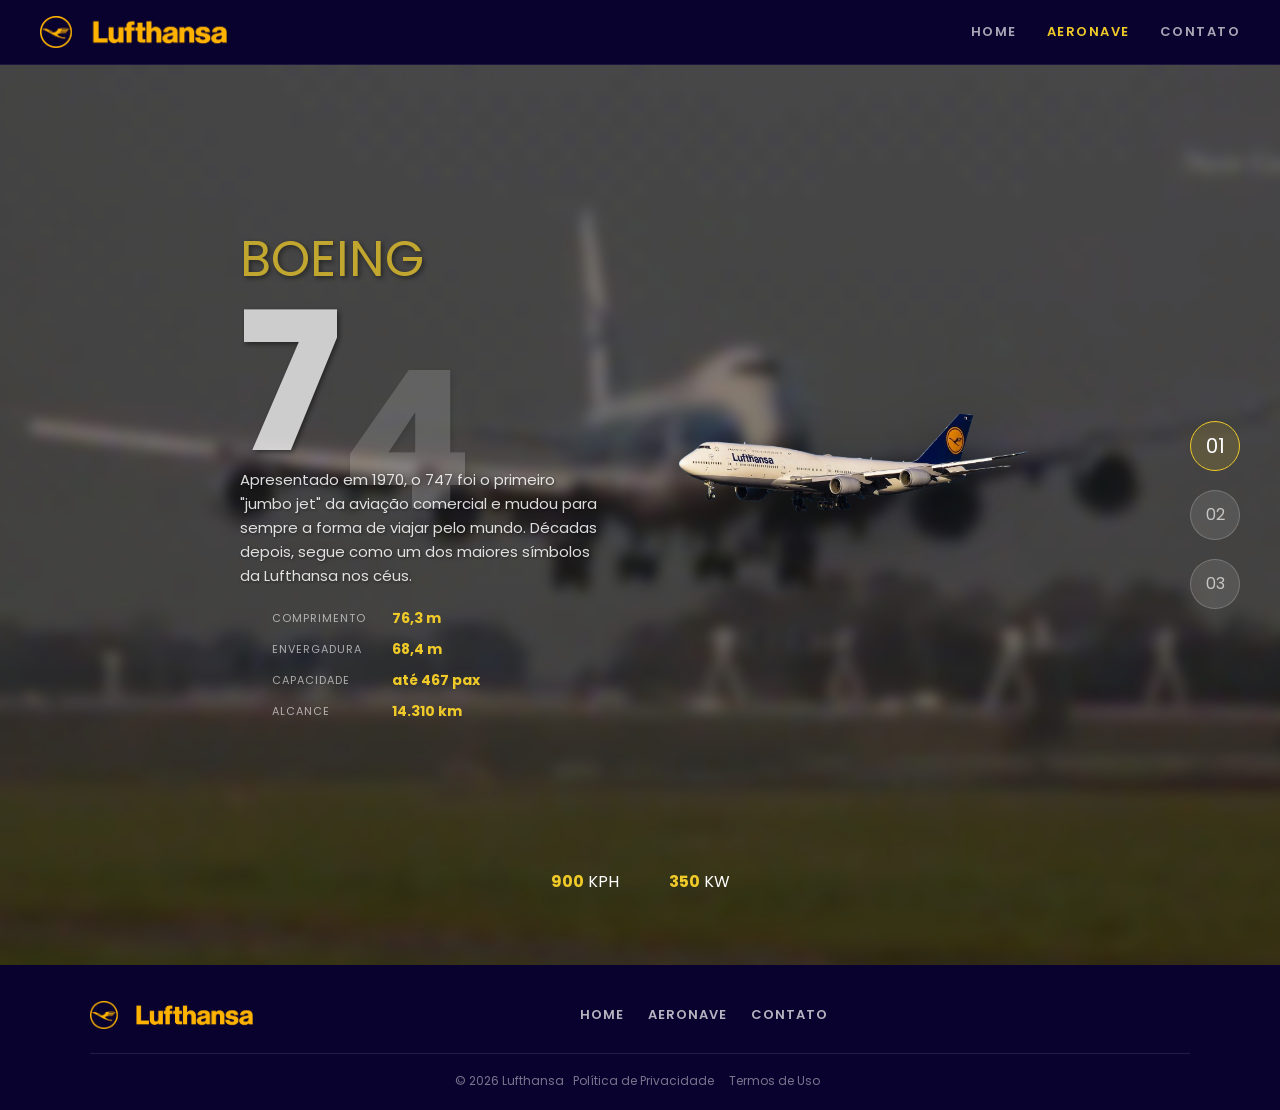
==== commit 779972b0: "Remove 'Descubra Mais' button from landing page" ====
--- a/pages/landing.html
+++ b/pages/landing.html
@@ -62,7 +62,7 @@
             <div class="specs">
               <span><b>900</b> KPH</span>
               <span><b>350</b> KW</span>
-              <button>Descubra Mais <i class="fas fa-arrow-right"></i></button>
+            
             </div>
           </div>
         </div>
--- a/assets/css/style.css
+++ b/assets/css/style.css
@@ -42,7 +42,7 @@
   font-family: inherit;
 }
 
-/* ---------- shared chrome (logo / social rail / menu) ---------- */
+
 
 
 .logo {
@@ -57,7 +57,7 @@
   display: block;
 }
 
-/* Ajuste de responsividade para telas menores */
+/* responsividade telas menores*/
 
 @media (max-width: 640px) {
   .logo {
@@ -115,7 +115,7 @@
   background: none;
 }
 
-/* generic small nav pill used to link between the 3 pages */
+/* nav para linkar 3 pg */
 
 .page-nav {
   position: absolute;
@@ -158,9 +158,9 @@
   color: #fff;
 }
 
-/* ==================================================================
-   HOME / COUNTDOWN PAGE
-   ================================================================== */
+/*
+   index contador
+   */
 
 .countdown-main {
   position: relative;
@@ -234,7 +234,7 @@
   text-transform: uppercase;
 }
 
-/* split-flap airport-board style digits */
+/* split-flap  */
 
 .flap-board {
   display: flex;
@@ -385,10 +385,9 @@
   }
 }
 
-/* ==================================================================
-   LANDING PAGE (SWIPER)
-   ALTERAÇÕES SOMENTE NESTA PÁGINA
-   ================================================================== */
+/* 
+  swiper da landing
+ */
 
 main.landing {
   width: 100%;
@@ -399,7 +398,7 @@
   isolation: isolate;
 }
 
-/* GIF DE FUNDO */
+/* GIF fundo*/
 
 main.landing::before {
   content: "";
@@ -414,7 +413,7 @@
   z-index: -3;
 }
 
-/* CAMADA ESCURA SOBRE O GIF */
+/* blur sob gif */
 
 main.landing::after {
   content: "";
@@ -445,7 +444,7 @@
   overflow: hidden;
 }
 
-/* Remove os fundos coloridos originais somente da Landing */
+
 
 main.landing .yellow,
 main.landing .blue,
@@ -473,7 +472,7 @@
   pointer-events: none;
 }
 
-/* Conteúdo da Landing */
+/* landing */
 
 main.landing .content {
   width: 100%;
@@ -488,7 +487,7 @@
   padding: 120px 24px 60px;
 }
 
-/* IMAGEM DO BOEING */
+/*img boeing*/
 
 main.landing .content .image {
   height: 45%;
@@ -505,7 +504,7 @@
   filter: drop-shadow(0 20px 30px rgba(0, 0, 0, 0.45));
 }
 
-/* TÍTULO */
+/*titu */
 
 main.landing .title {
   position: relative;
@@ -537,7 +536,7 @@
   text-align: center;
 }
 
-/* ESPECIFICAÇÕES */
+/* ESP*/
 
 main.landing .specs {
   position: relative;
@@ -553,7 +552,7 @@
   z-index: 5;
 }
 
-/* LAYOUT ESPECÍFICO DO SLIDE 1 (BOEING): texto ao lado da imagem, avião menor */
+/* lyt slide 1 */
 
 main.landing .content.boeing-layout {
   flex-direction: row;
@@ -661,13 +660,13 @@
   transform: translateX(4px);
 }
 
-/* CORES DAS OUTRAS SLIDES */
+
 
 main.landing .blue-c {
   color: var(--cyan) !important;
 }
 
-/* PAGINAÇÃO */
+
 
 main.landing .swiper-pagination {
   position: absolute;
@@ -699,7 +698,7 @@
   background: rgba(239, 202, 41, 0.15);
 }
 
-/* LOGO E NAVEGAÇÃO DA LANDING */
+/* LOGO LANDING */
 
 main.landing .logo {
   z-index: 20;
@@ -822,9 +821,9 @@
   }
 }
 
-/* ==================================================================
-   CONTACT PAGE
-   ================================================================== */
+/* 
+   Ctt
+   */
 
 main.contact {
   position: relative;
@@ -911,12 +910,7 @@
 
 
 
-.contact-card {
-  background: var(--paper);
-  border-radius: 20px;
-  padding: 36px 32px;
-  box-shadow: 0 20px 45px rgba(0, 0, 0, 0.12);
-}
+
 
 .contact-card h2 {
   font-size: 20px;
@@ -968,7 +962,7 @@
   margin-top: 12px;
   width: 100%;
   padding: 14px;
-  border-radius: 100px;
+ 
   border: 1px solid var(--deep-2);
   background: var(--deep-2);
   color: #fff;
@@ -1007,9 +1001,9 @@
     padding: 28px 22px;
   }
 }
-/* ==========================================================
-   FUNDO GIF - SOMENTE NA LANDING PAGE
-   ========================================================== */
+/* 
+   FUNDO GIF 
+   */
 
 main.landing {
   position: relative;
@@ -1529,4 +1523,4 @@
     flex-direction: column;
     text-align: center;
   }
-}+}
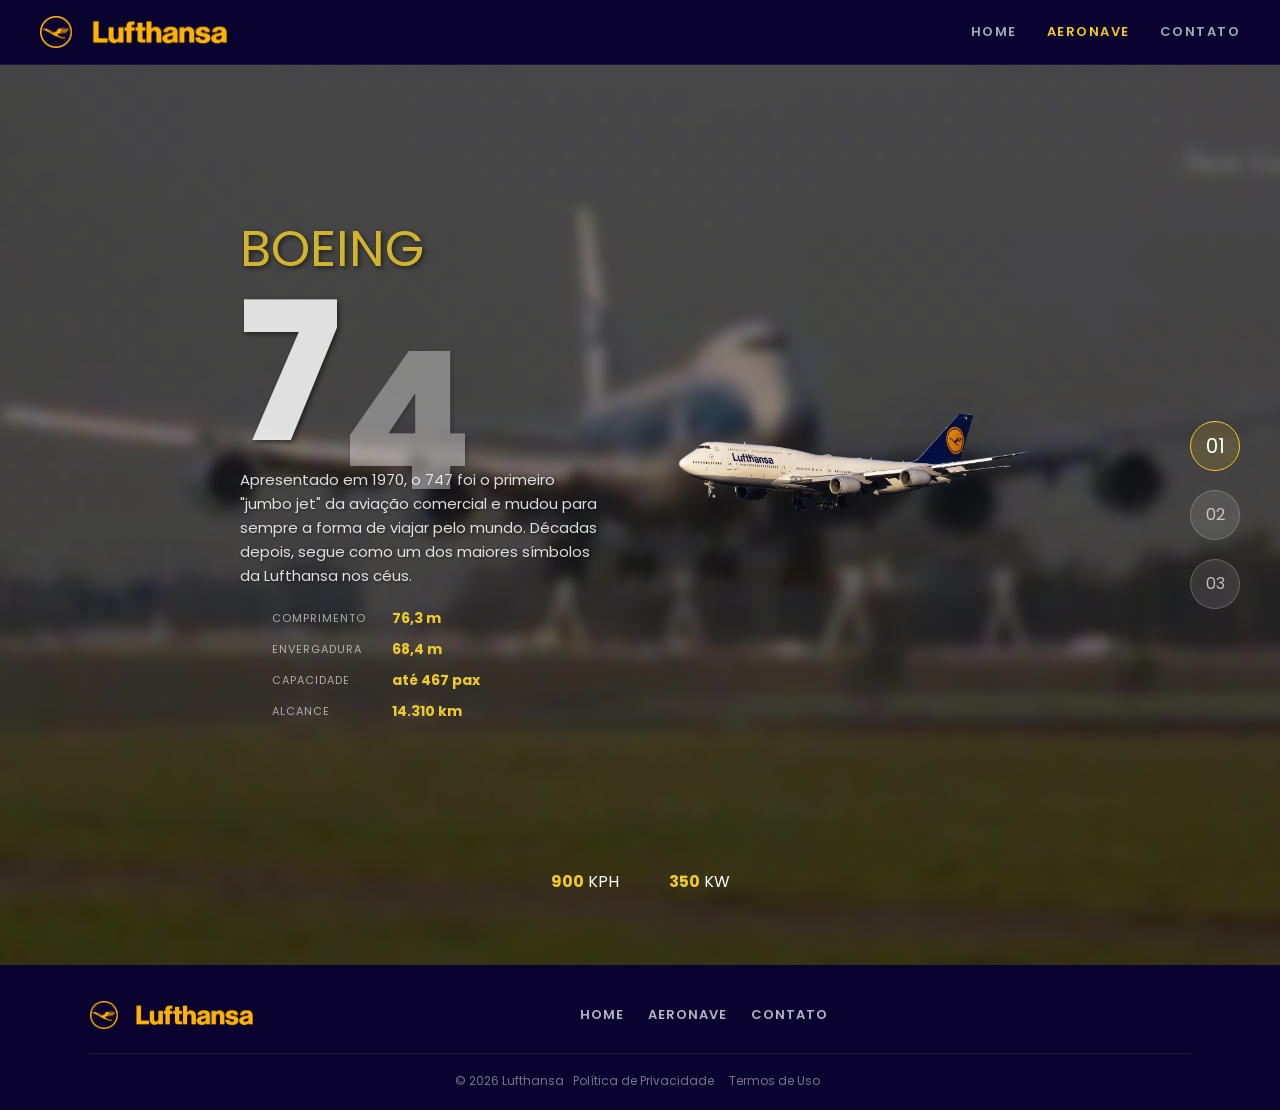
==== commit a2e0ab8e: "Update landing.html" ====
--- a/pages/landing.html
+++ b/pages/landing.html
@@ -86,7 +86,7 @@
                 </li>
                 <li>
 
-                  <div><b>Endereço do evento</b><span>Venloer Straße 151–153, 50672 Köln (Colônia), Alemanha.</span>
+                  <div><b>Endereço do evento</b><span>Venloer Straße 151–153, 50672 Köln (Colônia), Alemanha.(Sede da Lufthansa Airlines)</span>
                   </div>
                 </li>
                 <li>
